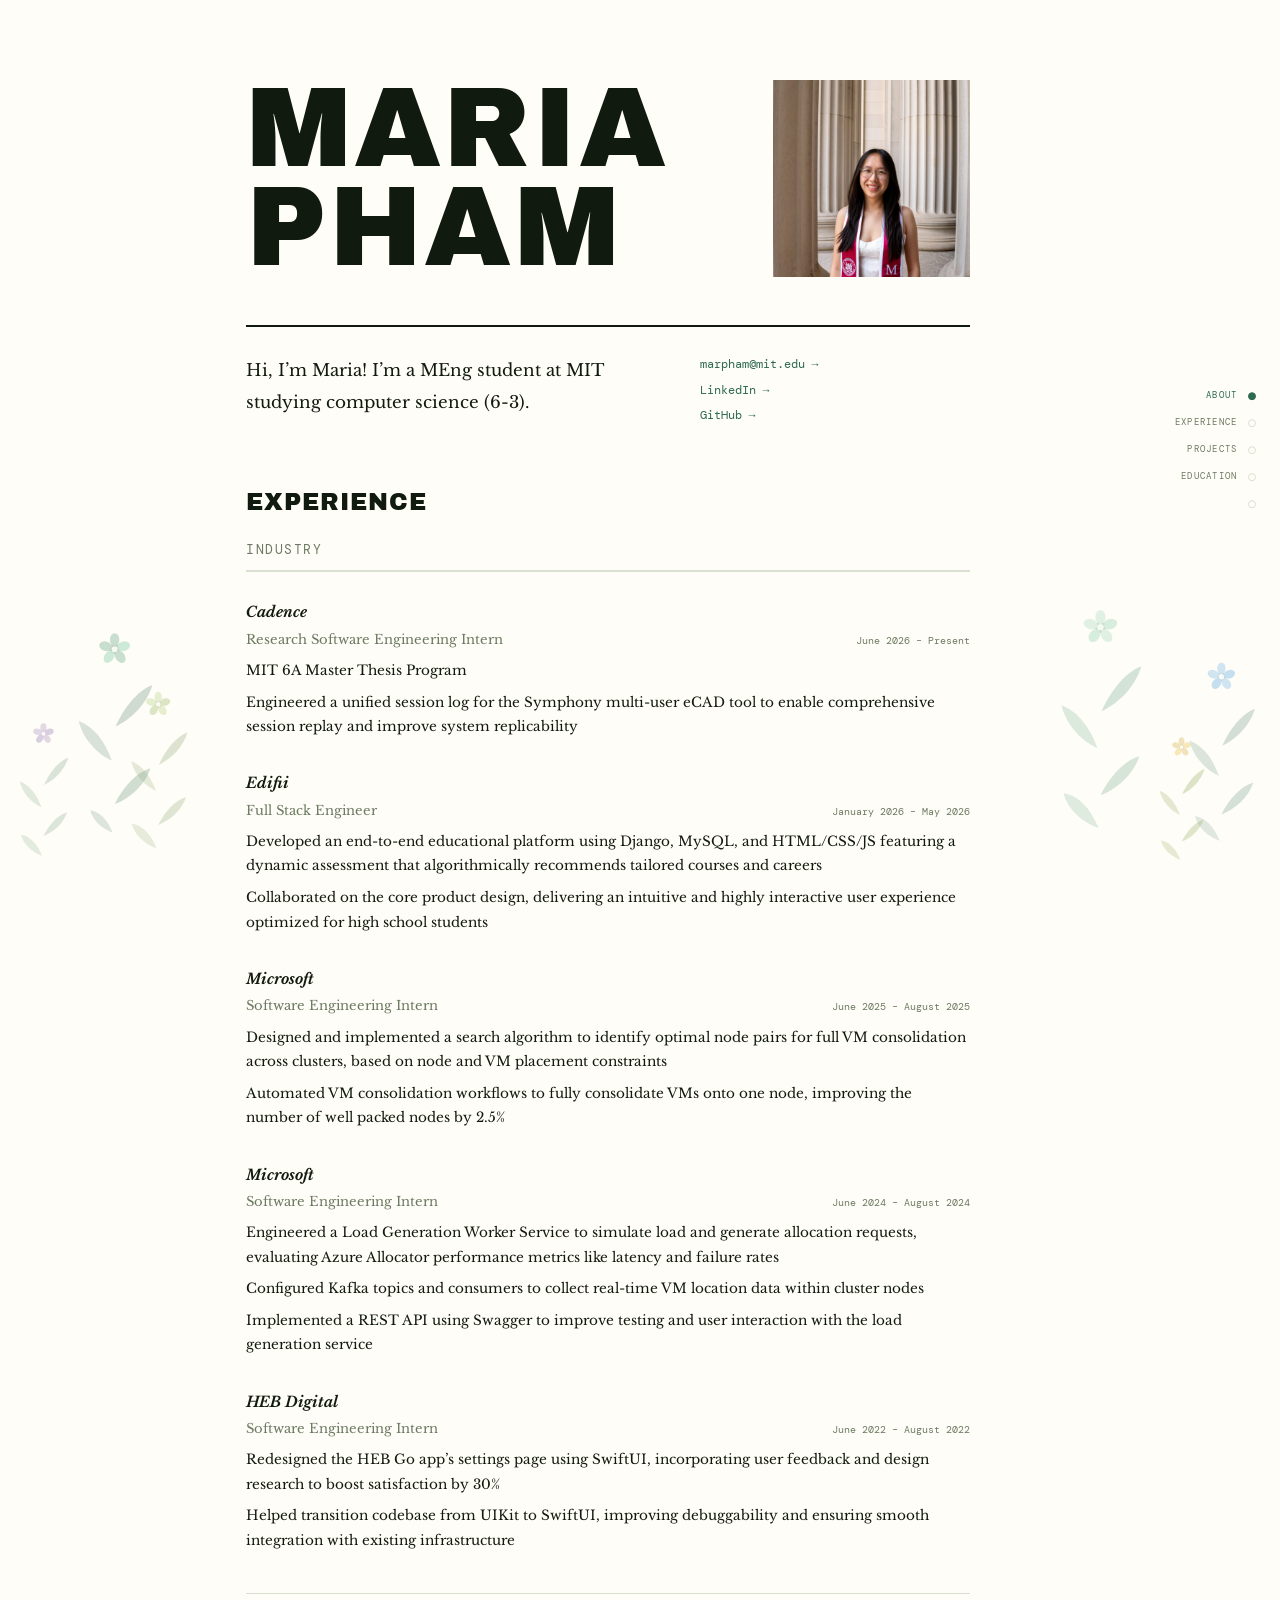
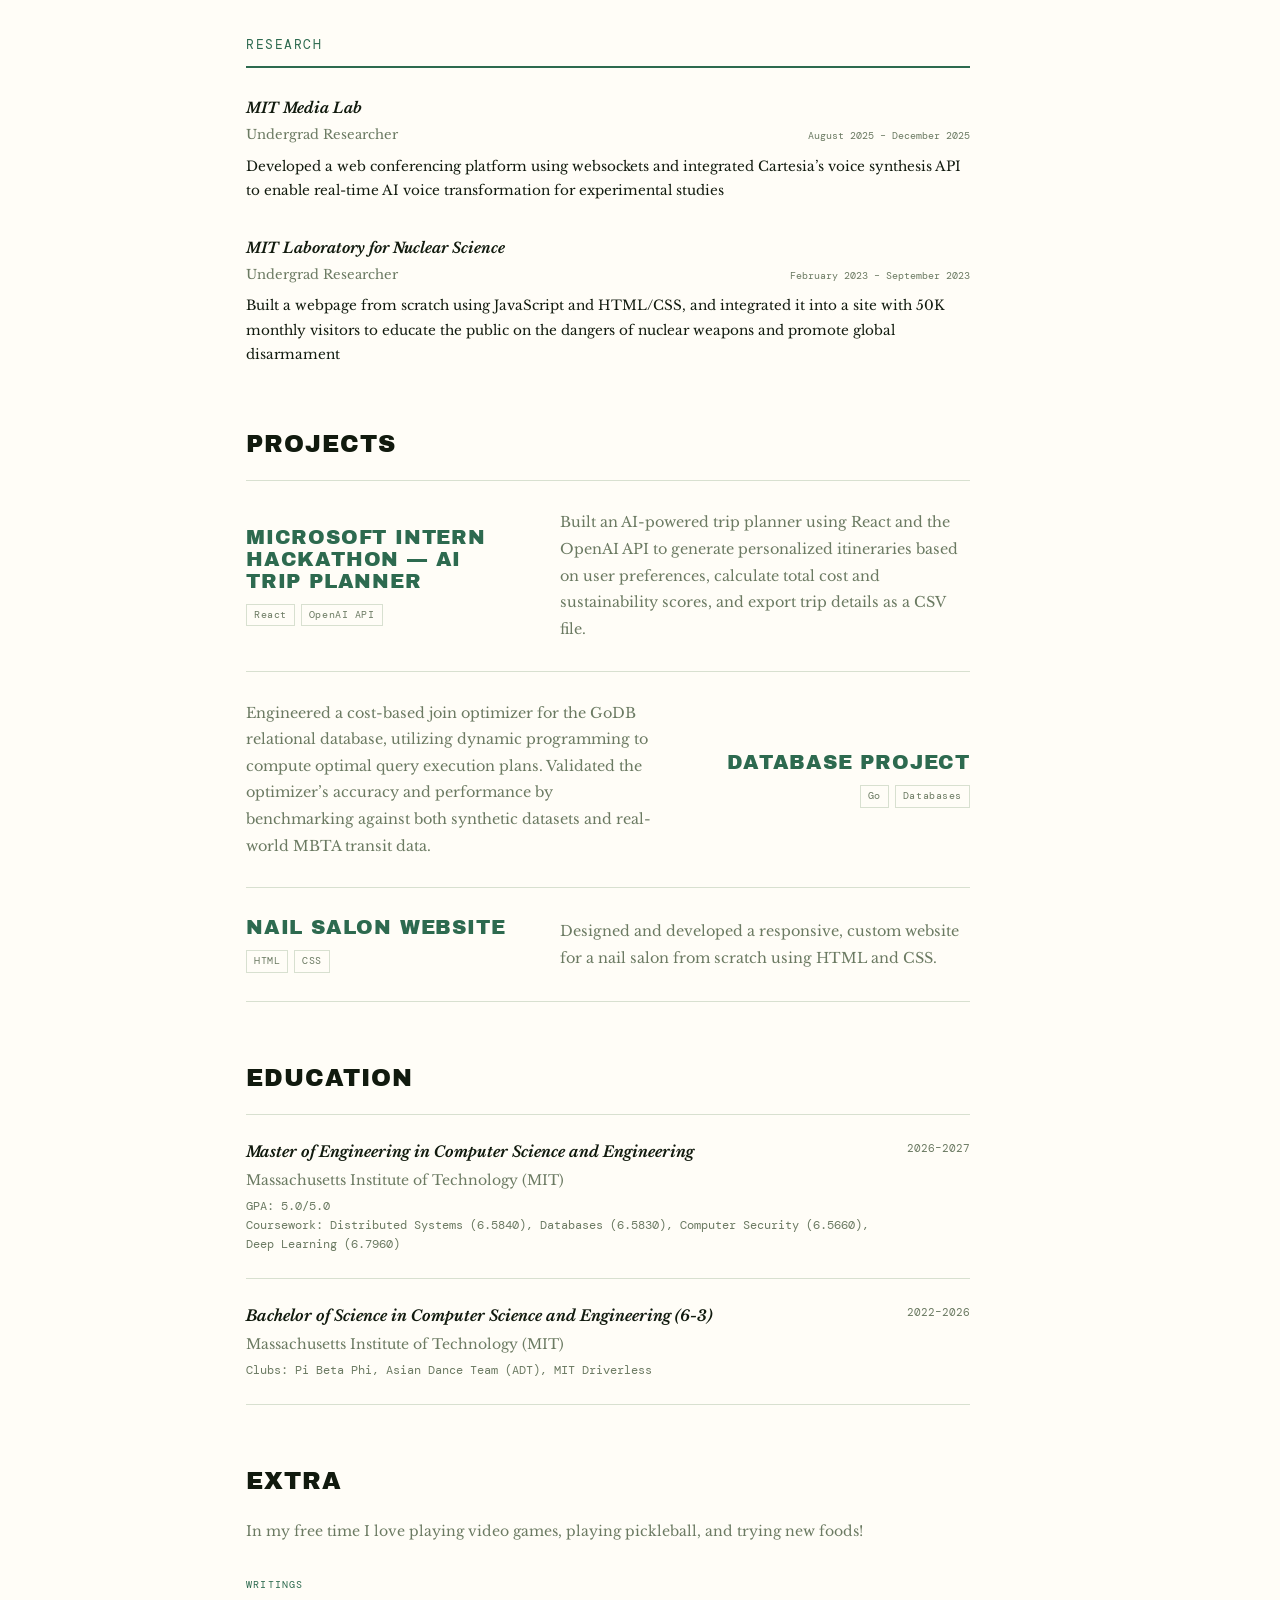
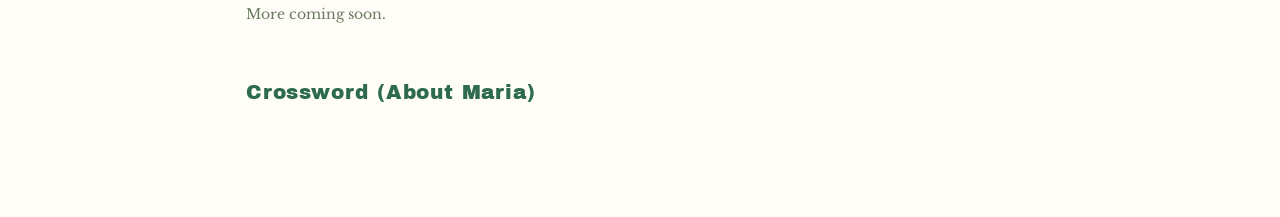
==== index.html @ 3e4f0e6c "." ====
<!DOCTYPE html>
<html lang="en">
  <head>
    <meta charset="UTF-8" />
    <meta name="viewport" content="width=device-width, initial-scale=1.0" />
    <title>Maria Pham</title>
    <meta
      name="description"
      content="Personal website — about, experience, projects, and more."
    />
    <link rel="preconnect" href="https://fonts.googleapis.com" />
    <link rel="preconnect" href="https://fonts.gstatic.com" crossorigin />
    <link
      href="https://fonts.googleapis.com/css2?family=Archivo+Black&family=DM+Mono:wght@400;500&family=Libre+Baskerville:ital,wght@0,400;0,700;1,400;1,700&display=swap"
      rel="stylesheet"
    />
    <link rel="stylesheet" href="styles.css" />
  </head>
  <body>
    <nav class="dots-nav" aria-label="Page sections">
      <div class="dot-item is-active" data-section="about">
        <span class="dot-label">About</span>
        <button
          type="button"
          class="dot is-active"
          data-section="about"
          aria-label="About"
        ></button>
      </div>
      <div class="dot-item" data-section="experience">
        <span class="dot-label">Experience</span>
        <button
          type="button"
          class="dot"
          data-section="experience"
          aria-label="Experience"
        ></button>
      </div>
      <div class="dot-item" data-section="projects">
        <span class="dot-label">Projects</span>
        <button
          type="button"
          class="dot"
          data-section="projects"
          aria-label="Projects"
        ></button>
      </div>
      <div class="dot-item" data-section="education">
        <span class="dot-label">Education</span>
        <button
          type="button"
          class="dot"
          data-section="education"
          aria-label="Education"
        ></button>
      </div>
      <div class="dot-item" data-section="extra">
        <span class="dot-label">Extra</span>
        <button
          type="button"
          class="dot"
          data-section="extra"
          aria-label="Extra"
        ></button>
      </div>
    </nav>

    <div class="nav-backdrop" data-close-nav hidden></div>

    <header class="zine-topbar">
      <a class="topbar-brand" href="#about">MARIA PHAM</a>
      <button
        class="menu-toggle"
        type="button"
        aria-label="Open navigation"
        aria-expanded="false"
        aria-controls="mobile-nav"
      >
        <svg width="18" height="13" viewBox="0 0 18 13" fill="none" aria-hidden="true">
          <rect width="18" height="1.8" rx="0.9" fill="currentColor" />
          <rect y="5.6" width="18" height="1.8" rx="0.9" fill="currentColor" />
          <rect y="11.2" width="18" height="1.8" rx="0.9" fill="currentColor" />
        </svg>
      </button>
    </header>

    <div class="mobile-nav" id="mobile-nav" hidden>
      <a class="nav-link is-active" href="#about" data-section="about">About</a>
      <a class="nav-link" href="#experience" data-section="experience">Experience</a>
      <a class="nav-link" href="#projects" data-section="projects">Projects</a>
      <a class="nav-link" href="#education" data-section="education">Education</a>
      <a class="nav-link" href="#extra" data-section="extra">Extra</a>
    </div>

    <div class="scroll-plants" aria-hidden="true"></div>

    <main class="main">
      <div class="zine-wrap">
        <section class="section" id="about">
          <div class="hero-masthead reveal">
            <h1 class="hero-name">MARIA<br />PHAM</h1>
            <div class="hero-photo-wrap">
              <img
                class="hero-photo"
                src="profile2.JPG"
                alt="Maria Pham"
                width="280"
                height="350"
              />
            </div>
          </div>

          <div class="about-split reveal">
            <p class="about-lede">
              Hi, I’m Maria! I’m a MEng student at MIT studying computer science
              (6-3).
            </p>
            <div class="about-aside">
              <div class="contact-links">
                <a href="mailto:marpham@mit.edu">marpham@mit.edu →</a>
                <a
                  href="https://www.linkedin.com/in/mar-pham"
                  target="_blank"
                  rel="noopener noreferrer"
                  >LinkedIn →</a
                >
                <a
                  href="https://github.com/mar258"
                  target="_blank"
                  rel="noopener noreferrer"
                  >GitHub →</a
                >
              </div>
            </div>
          </div>
        </section>

        <section class="section" id="experience">
          <h2 class="section-title reveal">EXPERIENCE</h2>

          <div class="exp-tracks">
            <div class="exp-track exp-track-industry">
              <h3 class="track-label">Industry</h3>

              <article class="exp-item reveal">
                <h4 class="exp-org">Cadence</h4>
                <div class="exp-meta">
                  <p class="exp-role">Research Software Engineering Intern</p>
                  <p class="exp-dates">June 2026 – Present</p>
                </div>
                <ul class="exp-list">
                  <li>MIT 6A Master Thesis Program</li>
                  <li>
                    Engineered a unified session log for the Symphony multi-user
                    eCAD tool to enable comprehensive session replay and improve
                    system replicability
                  </li>
                </ul>
              </article>

              <article class="exp-item reveal">
                <h4 class="exp-org">Edifii</h4>
                <div class="exp-meta">
                  <p class="exp-role">Full Stack Engineer</p>
                  <p class="exp-dates">January 2026 – May 2026</p>
                </div>
                <ul class="exp-list">
                  <li>
                    Developed an end-to-end educational platform using Django,
                    MySQL, and HTML/CSS/JS featuring a dynamic assessment that
                    algorithmically recommends tailored courses and careers
                  </li>
                  <li>
                    Collaborated on the core product design, delivering an
                    intuitive and highly interactive user experience optimized
                    for high school students
                  </li>
                </ul>
              </article>

              <article class="exp-item reveal">
                <h4 class="exp-org">Microsoft</h4>
                <div class="exp-meta">
                  <p class="exp-role">Software Engineering Intern</p>
                  <p class="exp-dates">June 2025 – August 2025</p>
                </div>
                <ul class="exp-list">
                  <li>
                    Designed and implemented a search algorithm to identify
                    optimal node pairs for full VM consolidation across
                    clusters, based on node and VM placement constraints
                  </li>
                  <li>
                    Automated VM consolidation workflows to fully consolidate
                    VMs onto one node, improving the number of well packed nodes
                    by 2.5%
                  </li>
                </ul>
              </article>

              <article class="exp-item reveal">
                <h4 class="exp-org">Microsoft</h4>
                <div class="exp-meta">
                  <p class="exp-role">Software Engineering Intern</p>
                  <p class="exp-dates">June 2024 – August 2024</p>
                </div>
                <ul class="exp-list">
                  <li>
                    Engineered a Load Generation Worker Service to simulate load
                    and generate allocation requests, evaluating Azure Allocator
                    performance metrics like latency and failure rates
                  </li>
                  <li>
                    Configured Kafka topics and consumers to collect real-time
                    VM location data within cluster nodes
                  </li>
                  <li>
                    Implemented a REST API using Swagger to improve testing and
                    user interaction with the load generation service
                  </li>
                </ul>
              </article>

              <article class="exp-item reveal">
                <h4 class="exp-org">HEB Digital</h4>
                <div class="exp-meta">
                  <p class="exp-role">Software Engineering Intern</p>
                  <p class="exp-dates">June 2022 – August 2022</p>
                </div>
                <ul class="exp-list">
                  <li>
                    Redesigned the HEB Go app’s settings page using SwiftUI,
                    incorporating user feedback and design research to boost
                    satisfaction by 30%
                  </li>
                  <li>
                    Helped transition codebase from UIKit to SwiftUI, improving
                    debuggability and ensuring smooth integration with existing
                    infrastructure
                  </li>
                </ul>
              </article>
            </div>

            <div class="exp-track exp-track-research">
              <h3 class="track-label">Research</h3>

              <article class="exp-item reveal">
                <h4 class="exp-org">MIT Media Lab</h4>
                <div class="exp-meta">
                  <p class="exp-role">Undergrad Researcher</p>
                  <p class="exp-dates">August 2025 – December 2025</p>
                </div>
                <ul class="exp-list">
                  <li>
                    Developed a web conferencing platform using websockets and
                    integrated Cartesia’s voice synthesis API to enable
                    real-time AI voice transformation for experimental studies
                  </li>
                </ul>
              </article>

              <article class="exp-item reveal">
                <h4 class="exp-org">MIT Laboratory for Nuclear Science</h4>
                <div class="exp-meta">
                  <p class="exp-role">Undergrad Researcher</p>
                  <p class="exp-dates">February 2023 – September 2023</p>
                </div>
                <ul class="exp-list">
                  <li>
                    Built a webpage from scratch using JavaScript and HTML/CSS,
                    and integrated it into a site with 50K monthly visitors to
                    educate the public on the dangers of nuclear weapons and
                    promote global disarmament
                  </li>
                </ul>
              </article>
            </div>
          </div>
        </section>

        <section class="section" id="projects">
          <h2 class="section-title reveal">PROJECTS</h2>

          <ul class="project-list">
            <li class="project project-even reveal">
              <div class="project-meta">
                <a
                  class="project-name"
                  href="https://github.com/luckyim0519/microsoft_hackathon"
                  target="_blank"
                  rel="noopener noreferrer"
                  >MICROSOFT INTERN HACKATHON — AI TRIP PLANNER</a
                >
                <div class="project-tags">
                  <span>React</span>
                  <span>OpenAI API</span>
                </div>
              </div>
              <p class="project-copy">
                Built an AI-powered trip planner using React and the OpenAI API
                to generate personalized itineraries based on user preferences,
                calculate total cost and sustainability scores, and export trip
                details as a CSV file.
              </p>
            </li>
            <li class="project project-odd reveal">
              <p class="project-copy">
                Engineered a cost-based join optimizer for the GoDB relational
                database, utilizing dynamic programming to compute optimal query
                execution plans. Validated the optimizer’s accuracy and
                performance by benchmarking against both synthetic datasets and
                real-world MBTA transit data.
              </p>
              <div class="project-meta">
                <a
                  class="project-name"
                  href="https://github.com/mar258/6.5830_proj"
                  target="_blank"
                  rel="noopener noreferrer"
                  >DATABASE PROJECT</a
                >
                <div class="project-tags">
                  <span>Go</span>
                  <span>Databases</span>
                </div>
              </div>
            </li>
            <li class="project project-even reveal">
              <div class="project-meta">
                <a
                  class="project-name"
                  href="https://www.arboretumnailandspa.com"
                  target="_blank"
                  rel="noopener noreferrer"
                  >NAIL SALON WEBSITE</a
                >
                <div class="project-tags">
                  <span>HTML</span>
                  <span>CSS</span>
                </div>
              </div>
              <p class="project-copy">
                Designed and developed a responsive, custom website for a nail
                salon from scratch using HTML and CSS.
              </p>
            </li>
          </ul>
        </section>

        <section class="section" id="education">
          <h2 class="section-title reveal">EDUCATION</h2>

          <ol class="edu-list">
            <li class="edu-item reveal">
              <div>
                <p class="edu-degree">
                  Master of Engineering in Computer Science and Engineering
                </p>
                <p class="edu-school">
                  Massachusetts Institute of Technology (MIT)
                </p>
                <p class="edu-note">GPA: 5.0/5.0</p>
                <p class="edu-note">
                  Coursework: Distributed Systems (6.5840), Databases (6.5830),
                  Computer Security (6.5660), Deep Learning (6.7960)
                </p>
              </div>
              <p class="edu-dates">2026–2027</p>
            </li>
            <li class="edu-item reveal">
              <div>
                <p class="edu-degree">
                  Bachelor of Science in Computer Science and Engineering (6-3)
                </p>
                <p class="edu-school">
                  Massachusetts Institute of Technology (MIT)
                </p>
                <p class="edu-note">
                  Clubs: Pi Beta Phi, Asian Dance Team (ADT), MIT Driverless
                </p>
              </div>
              <p class="edu-dates">2022–2026</p>
            </li>
          </ol>
        </section>

        <section class="section" id="extra">
          <h2 class="section-title reveal">EXTRA</h2>

          <p class="extra-copy reveal">
            In my free time I love playing video games, playing pickleball, and
            trying new foods!
          </p>

          <div id="writings" class="extra-writings reveal">
            <p class="extra-label">Writings</p>
            <p class="extra-copy">More coming soon.</p>
          </div>

          <div class="crossword reveal">
            <h3 class="crossword-title">Crossword (About Maria)</h3>
            <div class="crossword-embed">
              <div
                class="pm-embed-div"
                data-id="f411cc49"
                data-set="e3038e20c944fa31e7e11b1889a3ca8a330e63bdd16d61b0a0e6fc3d76f8a584"
                data-puzzletype="crossword"
                data-height="700px"
                data-mobilemargin="10px"
              ></div>
            </div>
          </div>
        </section>
      </div>
    </main>

    <script
      id="pm-script"
      src="https://puzzleme.amuselabs.com/pmm/js/puzzleme-embed.js"
    ></script>
    <script>
      PM_Config.PM_BasePath = "https://puzzleme.amuselabs.com/pmm/";
    </script>
    <script src="script.js"></script>
  </body>
</html>
---- styles.css ----
:root {
  --bg: #fffdf7;
  --text: #111a0e;
  --muted: #6b7a62;
  --border: #d8e0d0;
  --accent: #2d6a4f;
  --accent-faint: rgba(45, 106, 79, 0.08);
  --ease: cubic-bezier(0.22, 1, 0.36, 1);
  --font-display: "Archivo Black", Impact, sans-serif;
  --font-serif: "Libre Baskerville", Georgia, serif;
  --font-mono: "DM Mono", ui-monospace, monospace;
}

*,
*::before,
*::after {
  box-sizing: border-box;
}

html {
  scroll-behavior: smooth;
}

@media (prefers-reduced-motion: reduce) {
  html {
    scroll-behavior: auto;
  }

  *,
  *::before,
  *::after {
    animation-duration: 0.01ms !important;
    animation-iteration-count: 1 !important;
    transition-duration: 0.01ms !important;
  }
}

html,
body {
  width: 100%;
}

body {
  margin: 0;
  min-height: 100vh;
  min-height: 100svh;
  color: var(--text);
  font-family: var(--font-serif);
  font-weight: 400;
  line-height: 1.7;
  background: var(--bg);
  overflow-x: hidden;
}

a {
  color: inherit;
  text-decoration: none;
}

img {
  max-width: 100%;
  display: block;
}

h1,
h2,
h3,
h4,
p,
ul,
ol {
  margin: 0;
}

/* ——— Scroll-grown plants (viewport bottom) ——— */

.scroll-plants {
  --grow: 0;
  position: fixed;
  inset: 0;
  z-index: 2;
  pointer-events: none;
}

.scroll-plant {
  --height: 1;
  --delay: 0;
  --local-grow: clamp(0, calc((var(--grow) - var(--delay)) / (1 - var(--delay))), 1);
  position: absolute;
  bottom: 0;
  width: calc(clamp(56px, 8.5vw, 96px) * var(--height));
  opacity: calc(0.3 + var(--local-grow) * 0.6);
}

.scroll-plant[data-side="left"] {
  left: var(--x);
}

.scroll-plant[data-side="right"] {
  right: var(--x);
}

.scroll-plant-svg {
  display: block;
  width: 100%;
  height: auto;
  overflow: visible;
  transform-origin: 50% 100%;
}

.plant-stem {
  opacity: 0;
  stroke: var(--stem);
}

.scroll-plants.is-ready .plant-stem {
  opacity: 1;
}

.plant-leaf {
  transform-box: fill-box;
  transform: scale(0);
  opacity: 0;
}

.plant-leaf path {
  fill: var(--leaf);
}

.plant-leaf-1,
.plant-leaf-3 {
  transform-origin: right 85%;
}

.plant-leaf-2,
.plant-leaf-4 {
  transform-origin: left 85%;
}

.plant-leaf-1 {
  transform: scale(clamp(0, calc((var(--local-grow) - 0.16) / 0.18), 1));
  opacity: clamp(0, calc((var(--local-grow) - 0.16) / 0.12), 1);
}

.plant-leaf-2 {
  transform: scale(clamp(0, calc((var(--local-grow) - 0.32) / 0.18), 1));
  opacity: clamp(0, calc((var(--local-grow) - 0.32) / 0.12), 1);
}

.plant-leaf-3 {
  transform: scale(clamp(0, calc((var(--local-grow) - 0.48) / 0.18), 1));
  opacity: clamp(0, calc((var(--local-grow) - 0.48) / 0.12), 1);
}

.plant-leaf-4 {
  transform: scale(clamp(0, calc((var(--local-grow) - 0.64) / 0.18), 1));
  opacity: clamp(0, calc((var(--local-grow) - 0.64) / 0.12), 1);
}

.plant-bloom {
  transform-box: fill-box;
  transform-origin: center bottom;
  transform: scale(clamp(0, calc((var(--local-grow) - 0.76) / 0.2), 1));
  opacity: clamp(0, calc((var(--local-grow) - 0.76) / 0.14), 1);
}

.plant-bloom .petal-a {
  fill: var(--petal-a);
}

.plant-bloom .petal-b {
  fill: var(--petal-b);
}

.plant-bloom .bloom-core {
  fill: var(--core);
}

.plant-bloom .bloom-center {
  fill: var(--center);
}

@media (prefers-reduced-motion: reduce) {
  .scroll-plants {
    --grow: 1;
  }

  .scroll-plant {
    opacity: 0.55;
  }
}

@media (max-width: 860px) {
  .scroll-plant {
    width: calc(52px * var(--height));
    opacity: calc(0.22 + var(--local-grow) * 0.45);
  }
}

/* ——— Floating dots (desktop) ——— */

.dots-nav {
  position: fixed;
  top: 50%;
  right: 1.5rem;
  z-index: 30;
  display: flex;
  flex-direction: column;
  align-items: flex-end;
  gap: 0.7rem;
  transform: translateY(-50%);
}

.dot-item {
  display: flex;
  align-items: center;
  gap: 0.65rem;
}

.dot-label {
  font-family: var(--font-mono);
  font-size: 0.58rem;
  letter-spacing: 0.14em;
  text-transform: uppercase;
  color: var(--muted);
  white-space: nowrap;
  opacity: 0;
  transform: translateX(8px);
  transition:
    opacity 0.3s var(--ease),
    transform 0.3s var(--ease),
    color 0.2s;
  pointer-events: none;
}

.dot-item.is-active .dot-label {
  opacity: 1;
  transform: translateX(0);
  color: var(--accent);
}

.dot-item:hover .dot-label {
  opacity: 1;
  transform: translateX(0);
}

.dot-item:hover:not(.is-active) .dot-label {
  color: var(--text);
}

.dot {
  width: 8px;
  height: 8px;
  padding: 0;
  border-radius: 50%;
  border: 1.5px solid var(--border);
  background: transparent;
  cursor: pointer;
  transition: background 0.2s, border-color 0.2s;
}

.dot.is-active {
  background: var(--accent);
  border-color: var(--accent);
}

.dot:hover {
  border-color: var(--accent);
}

/* ——— Mobile top bar ——— */

.zine-topbar {
  display: none;
  position: fixed;
  top: 0;
  left: 0;
  right: 0;
  z-index: 50;
  height: 52px;
  padding: 0 1.5rem;
  align-items: center;
  justify-content: space-between;
  background: var(--bg);
  border-bottom: 1px solid var(--border);
}

.topbar-brand {
  font-family: var(--font-display);
  font-size: 0.9rem;
  letter-spacing: 0.05em;
}

.menu-toggle {
  background: none;
  border: 1px solid var(--border);
  border-radius: 4px;
  cursor: pointer;
  padding: 6px 8px;
  color: var(--text);
  line-height: 0;
}

.nav-backdrop {
  display: none;
}

.mobile-nav {
  display: none;
}

/* ——— Main ——— */

.main {
  padding-right: 4rem;
}

.zine-wrap {
  max-width: 820px;
  margin: 0 auto;
  padding: 5rem 3rem 3.5rem;
}

.section {
  margin-bottom: 3.5rem;
  scroll-margin-top: 1.5rem;
}

.section:last-child {
  margin-bottom: 0;
}

.section-title {
  font-family: var(--font-display);
  font-size: 1.5rem;
  letter-spacing: 0.04em;
  font-weight: 400;
  color: var(--text);
  margin-bottom: 1rem;
}

/* ——— About ——— */

.hero-masthead {
  --title-size: clamp(3.5rem, 10vw, 7rem);
  display: flex;
  align-items: flex-start;
  justify-content: space-between;
  gap: 1.5rem 2.5rem;
  margin-bottom: 3rem;
}

.hero-name {
  font-family: var(--font-display);
  font-size: var(--title-size);
  font-weight: 400;
  line-height: 0.88;
  letter-spacing: 0.02em;
  color: var(--text);
  flex: 1 1 auto;
  min-width: 0;
}

.hero-photo-wrap {
  flex: 0 0 auto;
  width: calc(var(--title-size) * 1.76);
  height: calc(var(--title-size) * 1.76);
  border-radius: 0;
  overflow: hidden;
}

.hero-photo {
  width: 100%;
  height: 100%;
  object-fit: cover;
  object-position: 50% 28%;
  transform: scale(1.25);
  transform-origin: 50% 30%;
}

.about-split {
  border-top: 2px solid var(--text);
  padding-top: 1.75rem;
  display: grid;
  grid-template-columns: 3fr 2fr;
  gap: 3rem;
}

.about-lede {
  font-size: 1.05rem;
  line-height: 1.9;
}

.about-aside p {
  font-size: 0.9rem;
  line-height: 1.85;
  color: var(--muted);
  margin-bottom: 1rem;
}

.contact-links {
  display: flex;
  flex-direction: column;
  gap: 0.375rem;
}

.contact-links a {
  font-family: var(--font-mono);
  font-size: 0.72rem;
  color: var(--accent);
}

.contact-links a:hover {
  text-decoration: underline;
}

/* ——— Experience two-track ——— */

.exp-tracks {
  display: flex;
  flex-direction: column;
  gap: 0;
}

.exp-track-industry {
  padding-bottom: 2.5rem;
  border-bottom: 1px solid var(--border);
  margin-bottom: 2.5rem;
}

.exp-track-research {
  padding-left: 0;
}

.track-label {
  font-family: var(--font-mono);
  font-size: 0.8rem;
  font-weight: 400;
  letter-spacing: 0.12em;
  text-transform: uppercase;
  padding-bottom: 0.625rem;
  margin-bottom: 1.75rem;
}

.exp-track-research .track-label {
  color: var(--accent);
  border-bottom: 2px solid var(--accent);
}

.exp-track-industry .track-label {
  color: var(--muted);
  border-bottom: 2px solid var(--border);
}

.exp-item + .exp-item {
  margin-top: 2rem;
}

.exp-meta {
  display: flex;
  justify-content: space-between;
  align-items: baseline;
  gap: 1.5rem;
  margin-bottom: 0.5rem;
}

.exp-dates {
  font-family: var(--font-mono);
  font-size: 0.65rem;
  color: var(--muted);
  margin: 0;
  white-space: nowrap;
  flex-shrink: 0;
}

.exp-role {
  font-size: 0.82rem;
  color: var(--muted);
  margin: 0;
}

.exp-org {
  font-family: var(--font-serif);
  font-weight: 700;
  font-style: italic;
  font-size: 0.92rem;
  margin-bottom: 0.2rem;
}

.exp-list {
  list-style: none;
  padding: 0;
  display: flex;
  flex-direction: column;
  gap: 0.45rem;
}

.exp-list li {
  font-size: 0.85rem;
  line-height: 1.8;
  color: var(--text);
}

/* ——— Projects stagger ——— */

.project-list {
  list-style: none;
  padding: 0;
}

.project {
  display: grid;
  gap: 2.5rem;
  border-top: 1px solid var(--border);
  padding: 1.75rem 0;
  align-items: center;
}

.project:last-child {
  border-bottom: 1px solid var(--border);
}

.project-even {
  grid-template-columns: 2fr 3fr;
}

.project-odd {
  grid-template-columns: 3fr 2fr;
}

.project-name {
  display: block;
  font-family: var(--font-display);
  font-size: 1.25rem;
  letter-spacing: 0.04em;
  color: var(--accent);
  line-height: 1.1;
  margin-bottom: 0.75rem;
}

.project-name:hover {
  text-decoration: underline;
}

.project-odd .project-meta {
  text-align: right;
}

.project-odd .project-tags {
  justify-content: flex-end;
}

.project-tags {
  display: flex;
  flex-wrap: wrap;
  gap: 0.375rem;
}

.project-tags span {
  font-family: var(--font-mono);
  font-size: 0.6rem;
  letter-spacing: 0.06em;
  color: var(--muted);
  border: 1px solid var(--border);
  padding: 2px 7px;
}

.project-copy {
  font-size: 0.9rem;
  line-height: 1.85;
  color: var(--muted);
}

/* ——— Education ——— */

.edu-list {
  list-style: none;
  padding: 0;
}

.edu-item {
  border-top: 1px solid var(--border);
  padding: 1.5rem 0;
  display: flex;
  justify-content: space-between;
  align-items: flex-start;
  gap: 2rem;
}

.edu-item:last-child {
  border-bottom: 1px solid var(--border);
}

.edu-degree {
  font-weight: 700;
  font-style: italic;
  font-size: 0.95rem;
  margin-bottom: 0.25rem;
}

.edu-school {
  font-size: 0.875rem;
  color: var(--muted);
  margin-bottom: 0.25rem;
}

.edu-note {
  font-family: var(--font-mono);
  font-size: 0.72rem;
  color: var(--muted);
  line-height: 1.65;
}

.edu-dates {
  font-family: var(--font-mono);
  font-size: 0.68rem;
  color: var(--muted);
  white-space: nowrap;
}

/* ——— Extra ——— */

#writings {
  scroll-margin-top: 4rem;
}

.extra-writings {
  margin-top: 2rem;
  width: 100%;
}

.extra-label {
  font-family: var(--font-mono);
  font-size: 0.63rem;
  letter-spacing: 0.12em;
  text-transform: uppercase;
  color: var(--accent);
  margin-bottom: 0.5rem;
}

.extra-copy {
  font-size: 0.88rem;
  line-height: 1.85;
  color: var(--muted);
}

.crossword {
  width: 100%;
  max-width: 100%;
  margin-top: 3rem;
}

.crossword-title {
  font-family: var(--font-display);
  font-size: 1.25rem;
  letter-spacing: 0.04em;
  font-weight: 400;
  color: var(--accent);
  margin-bottom: 1.25rem;
}

.crossword-embed {
  position: relative;
  width: 100%;
  text-align: center;
  padding-bottom: 2rem;
}

.pm-attribution-div {
  font-family: var(--font-serif);
  font-size: 0.75rem;
  color: var(--muted);
  position: absolute;
  top: 100%;
  left: 50%;
  transform: translate(-50%, 0);
  padding-top: 0.35rem;
  width: 100%;
}

.pm-attribution-div a {
  color: var(--muted);
  text-decoration: underline;
}

/* ——— Reveal ——— */

.reveal {
  opacity: 0;
  transform: translateY(14px);
  transition:
    opacity 0.7s var(--ease),
    transform 0.7s var(--ease);
}

.reveal.is-visible {
  opacity: 1;
  transform: translateY(0);
}

/* ——— Writings page ——— */

.writings-page .zine-topbar {
  display: flex;
}

.writings-page .main {
  padding-right: 0;
  padding-top: 52px;
}

.writings-page .zine-wrap {
  padding-top: 3rem;
}

.writings-empty {
  border-top: 1px solid var(--border);
  border-bottom: 1px solid var(--border);
  padding: 1.75rem 0;
  font-size: 0.9rem;
  line-height: 1.85;
  color: var(--muted);
}

/* ——— Responsive ——— */

@media (max-width: 860px) {
  .dots-nav {
    display: none;
  }

  .zine-topbar {
    display: flex;
  }

  .nav-backdrop {
    display: block;
    position: fixed;
    inset: 0;
    z-index: 45;
    background: rgba(0, 0, 0, 0.3);
  }

  .nav-backdrop[hidden] {
    display: none;
  }

  .mobile-nav {
    display: flex;
    flex-direction: column;
    gap: 0.25rem;
    position: fixed;
    top: 52px;
    left: 0;
    right: 0;
    z-index: 50;
    padding: 0.75rem;
    background: var(--bg);
    border-bottom: 1px solid var(--border);
  }

  .mobile-nav[hidden] {
    display: none;
  }

  .nav-link {
    text-align: left;
    border-radius: 4px;
    padding: 0.625rem 0.875rem;
    font-family: var(--font-serif);
    font-size: 0.9rem;
    color: var(--text);
  }

  .nav-link.is-active {
    background: var(--accent-faint);
    color: var(--accent);
  }

  .nav-link-external {
    color: var(--muted);
  }

  .main {
    padding-right: 0;
    padding-top: 52px;
  }

  .zine-wrap {
    padding: 3rem 1.5rem;
  }

  .hero-masthead {
    margin-bottom: 2rem;
  }

  .about-split,
  .project-even,
  .project-odd {
    grid-template-columns: 1fr;
    gap: 1.5rem;
  }

  .project-odd .project-meta {
    text-align: left;
  }

  .project-odd .project-tags {
    justify-content: flex-start;
  }

  .project-odd .project-copy {
    order: 2;
  }

  .edu-item {
    flex-direction: column;
    gap: 0.5rem;
  }
}
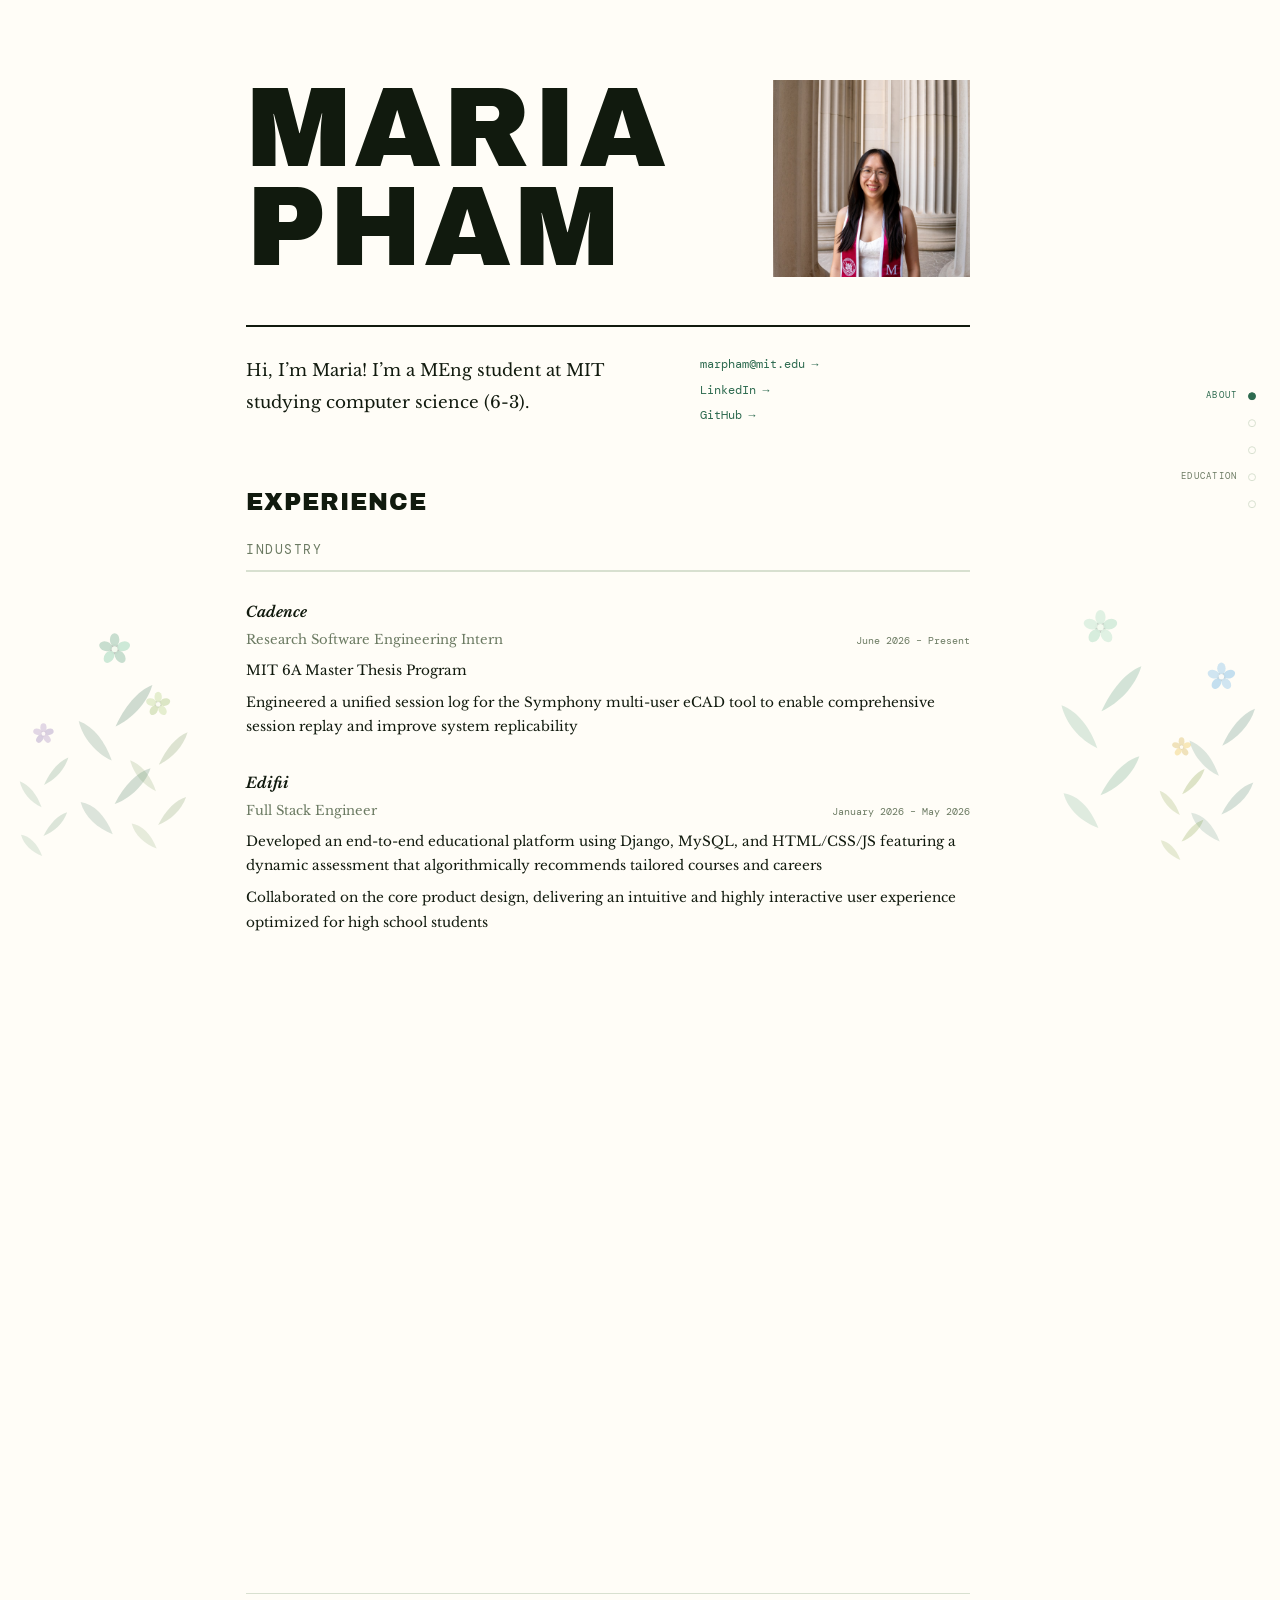
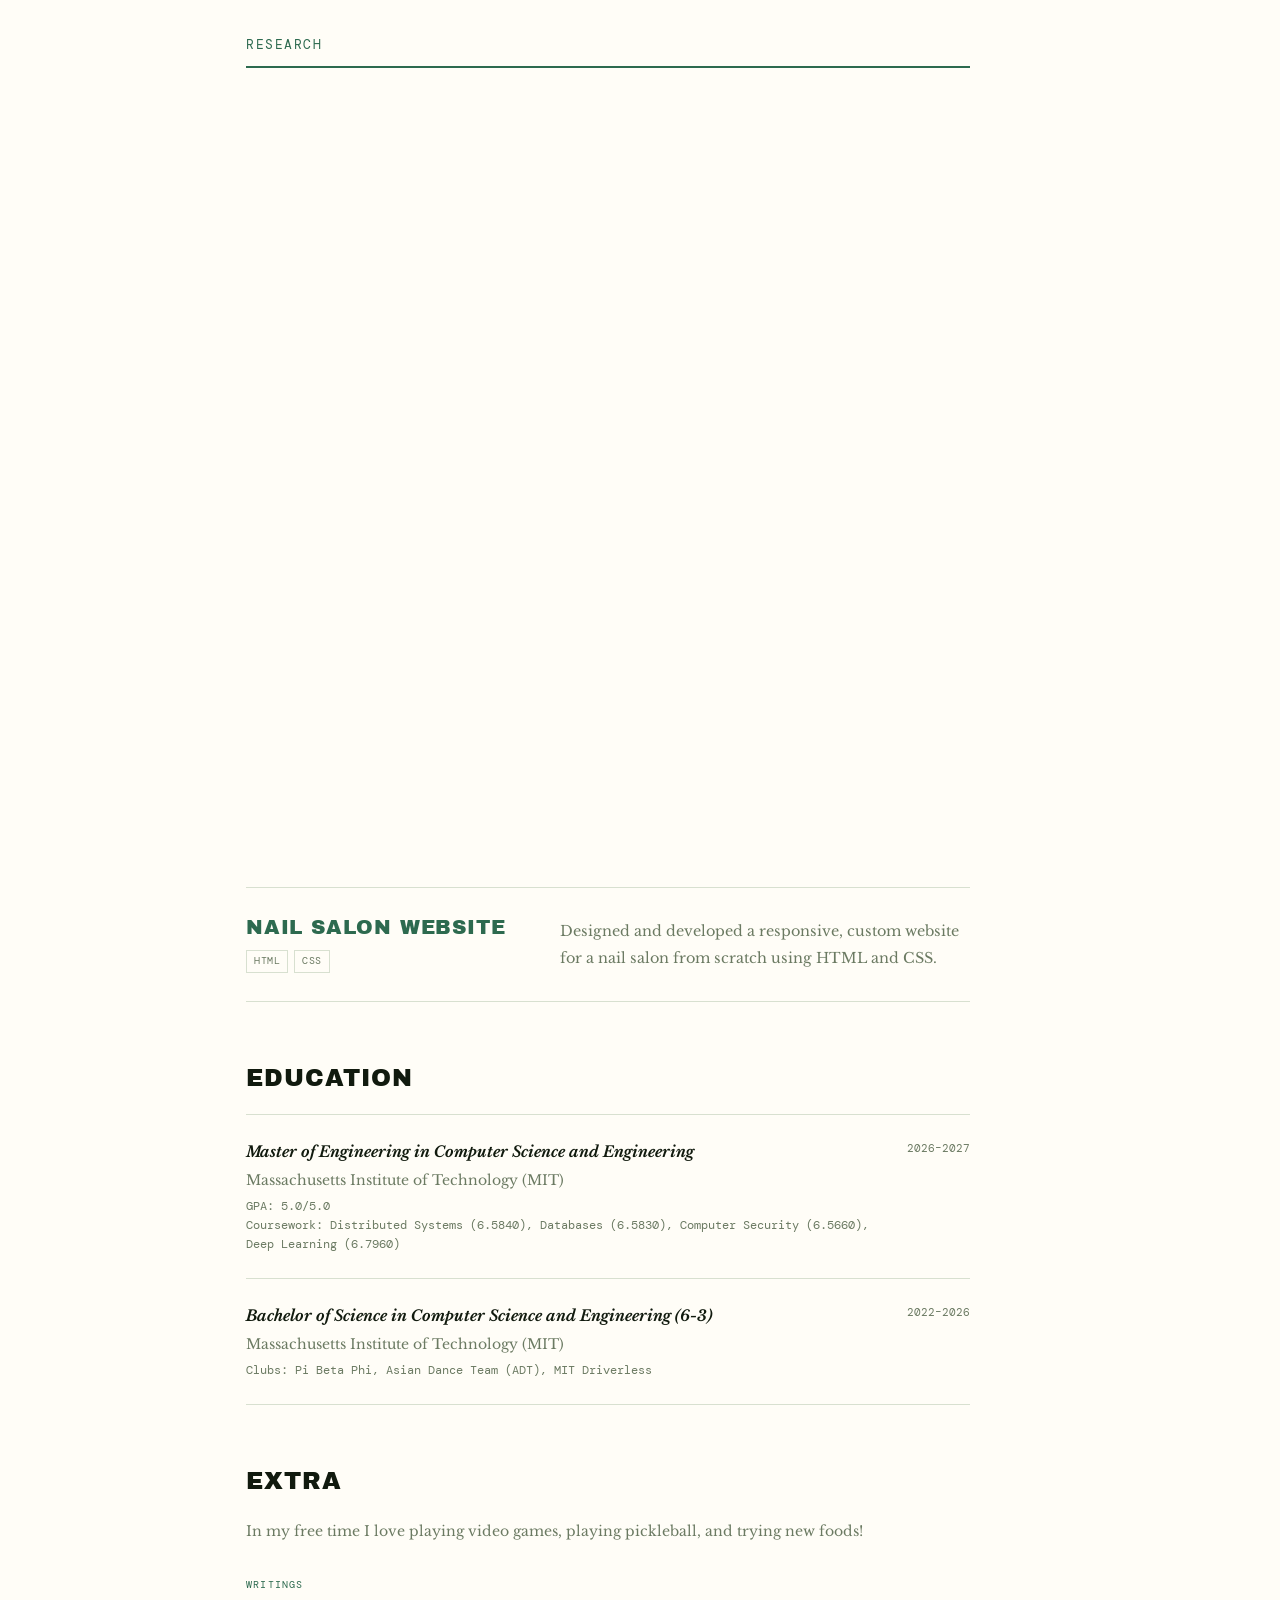
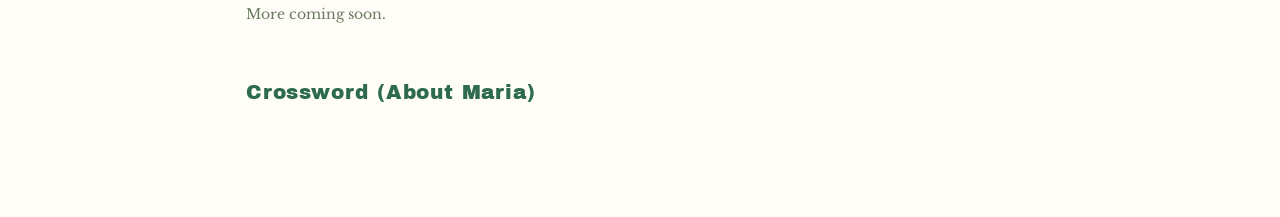
==== commit 5358ecef: "flowers mobile" ====
--- a/index.html
+++ b/index.html
@@ -398,7 +398,7 @@
             <p class="extra-copy">More coming soon.</p>
           </div>
 
-          <div class="crossword reveal">
+          <div class="crossword">
             <h3 class="crossword-title">Crossword (About Maria)</h3>
             <div class="crossword-embed">
               <div
--- a/styles.css
+++ b/styles.css
@@ -41,6 +41,7 @@
 }
 
 body {
+  position: relative;
   margin: 0;
   min-height: 100vh;
   min-height: 100svh;
@@ -191,9 +192,19 @@
 }
 
 @media (max-width: 860px) {
+  .scroll-plants {
+    z-index: 0;
+  }
+
   .scroll-plant {
-    width: calc(52px * var(--height));
-    opacity: calc(0.22 + var(--local-grow) * 0.45);
+    width: calc(clamp(44px, 16vw, 72px) * var(--height));
+    opacity: calc(0.14 + var(--local-grow) * 0.22);
+  }
+
+  /* Keep only edge plants so they read as background, not overlay */
+  .scroll-plant:nth-child(3),
+  .scroll-plant:nth-child(6) {
+    display: none;
   }
 }
 
@@ -782,6 +793,8 @@
   }
 
   .main {
+    position: relative;
+    z-index: 1;
     padding-right: 0;
     padding-top: 52px;
   }
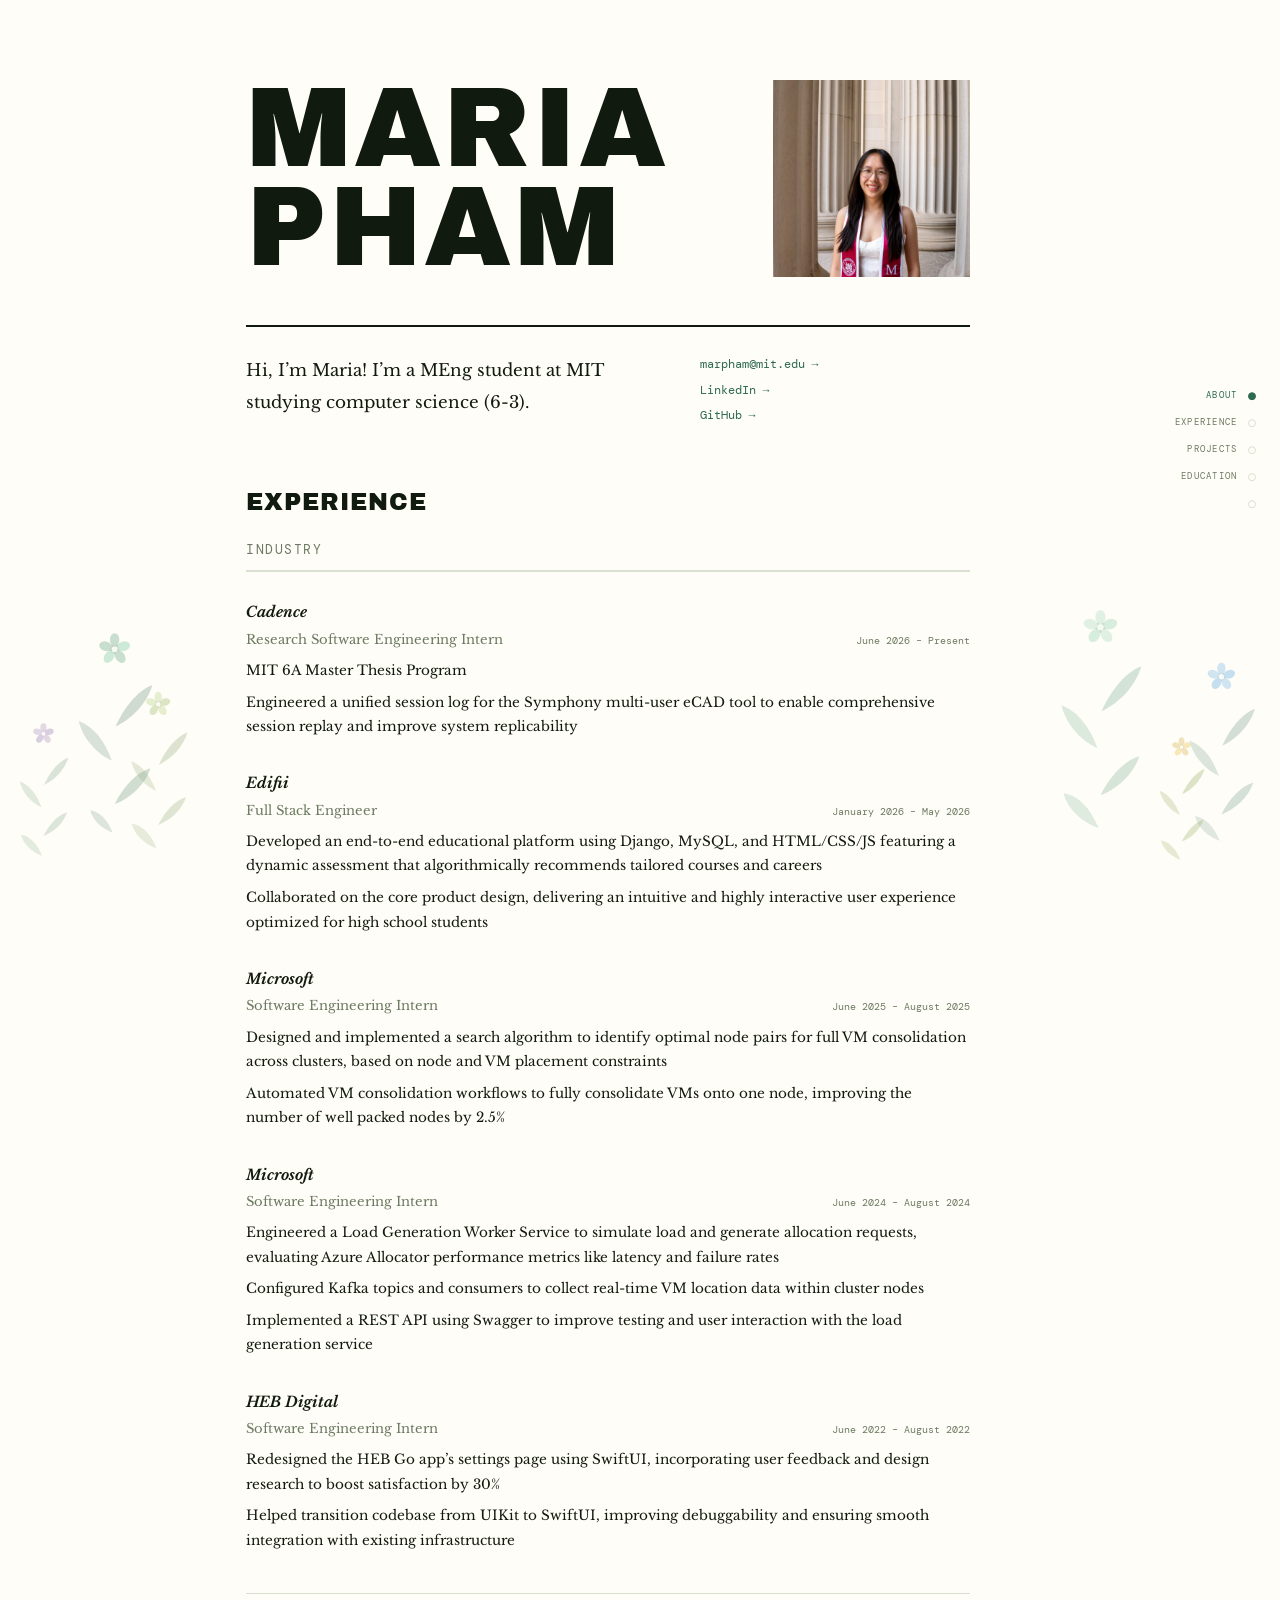
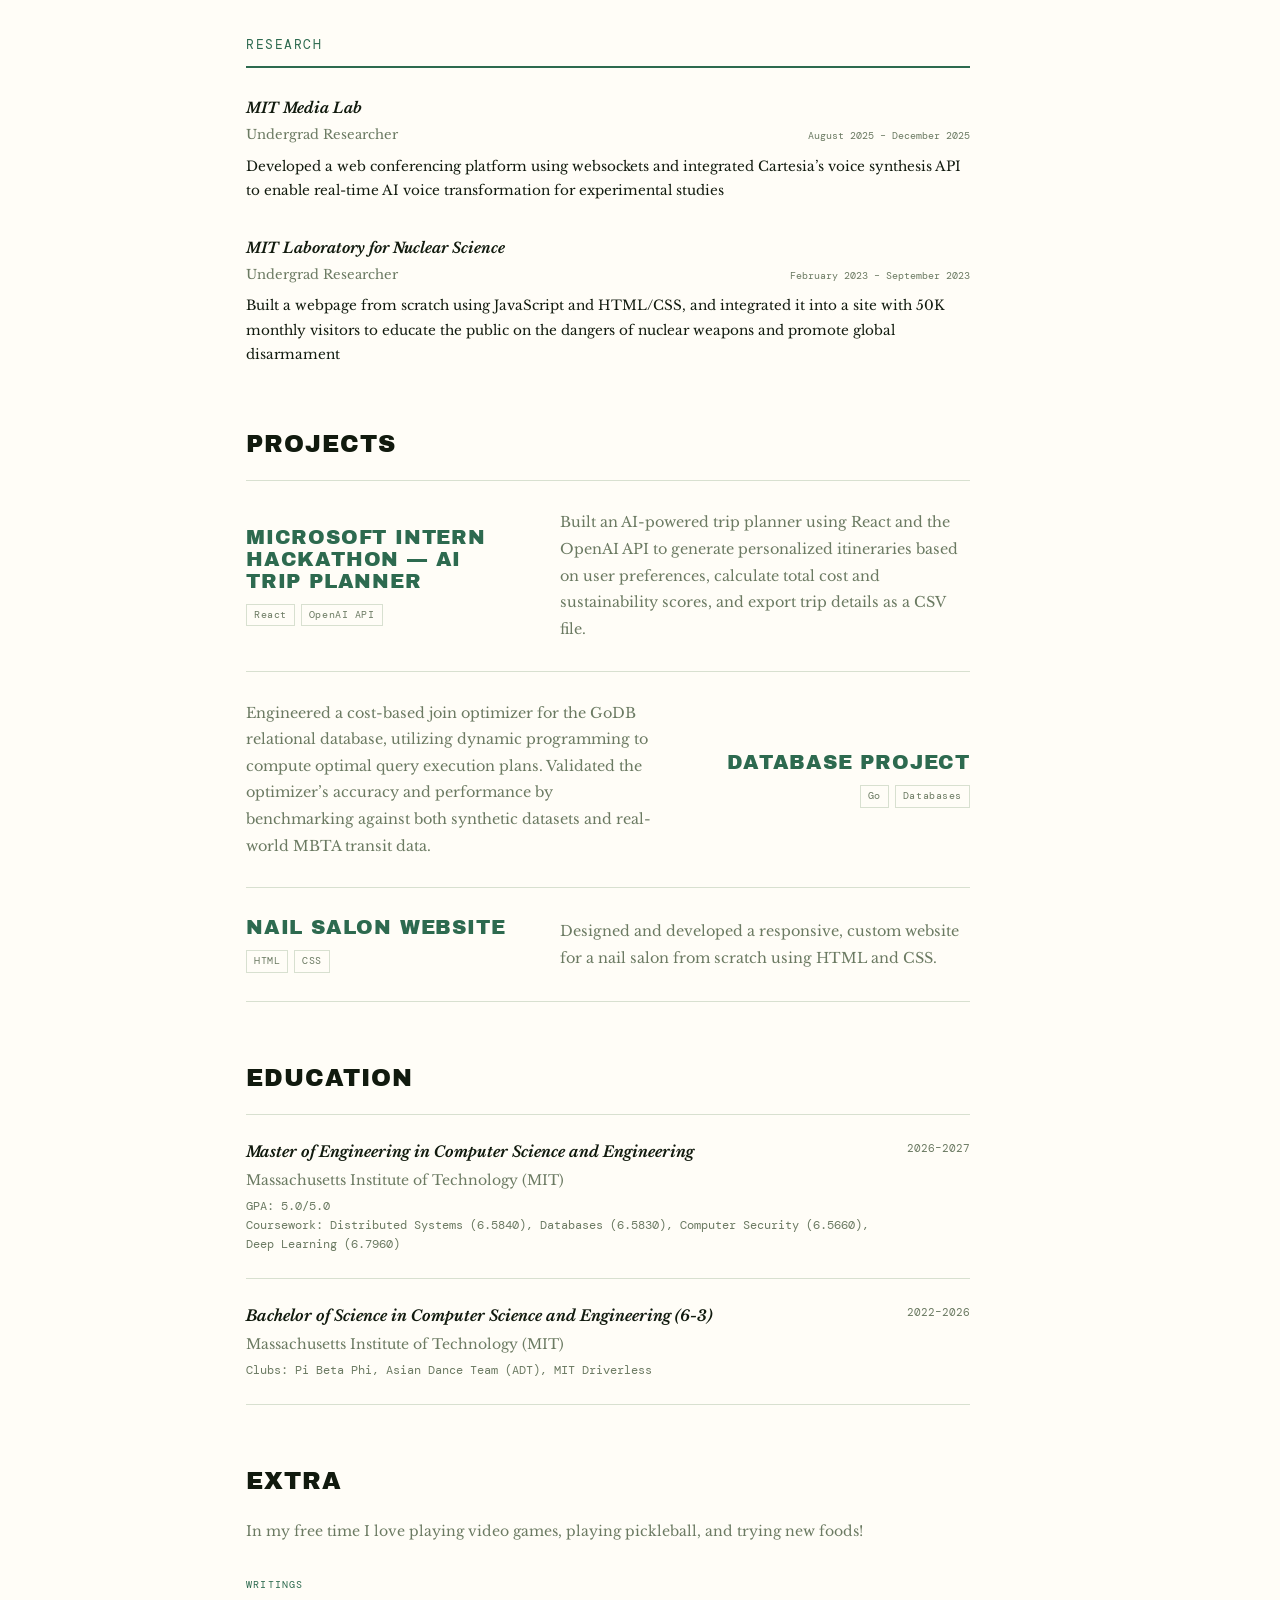
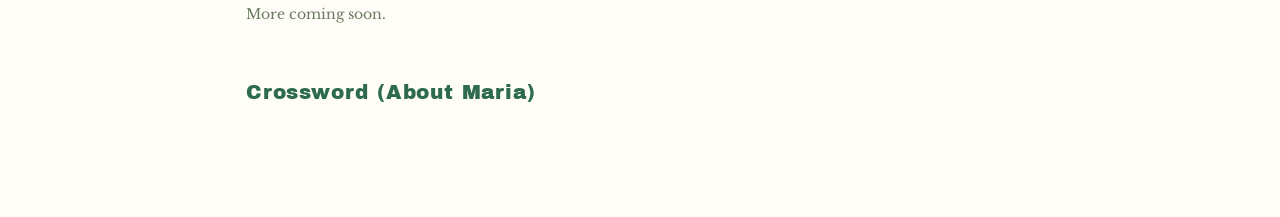
==== commit e97cbaea: "fix scroll" ====
--- a/index.html
+++ b/index.html
@@ -415,13 +415,6 @@
       </div>
     </main>
 
-    <script
-      id="pm-script"
-      src="https://puzzleme.amuselabs.com/pmm/js/puzzleme-embed.js"
-    ></script>
-    <script>
-      PM_Config.PM_BasePath = "https://puzzleme.amuselabs.com/pmm/";
-    </script>
     <script src="script.js"></script>
   </body>
 </html>
--- a/styles.css
+++ b/styles.css
@@ -193,18 +193,22 @@
 
 @media (max-width: 860px) {
   .scroll-plants {
-    z-index: 0;
+    /* Sit above page content so fixed plants stay visible, below topbar/nav */
+    z-index: 2;
   }
 
   .scroll-plant {
-    width: calc(clamp(44px, 16vw, 72px) * var(--height));
-    opacity: calc(0.14 + var(--local-grow) * 0.22);
-  }
-
-  /* Keep only edge plants so they read as background, not overlay */
-  .scroll-plant:nth-child(3),
-  .scroll-plant:nth-child(6) {
-    display: none;
+    width: calc(clamp(48px, 18vw, 78px) * var(--height));
+    opacity: calc(0.28 + var(--local-grow) * 0.4);
+  }
+
+  /* Pull plants closer to the edges so they feel like background, not overlay */
+  .scroll-plant[data-side="left"] {
+    left: calc(var(--x) * 0.35);
+  }
+
+  .scroll-plant[data-side="right"] {
+    right: calc(var(--x) * 0.35);
   }
 }
 
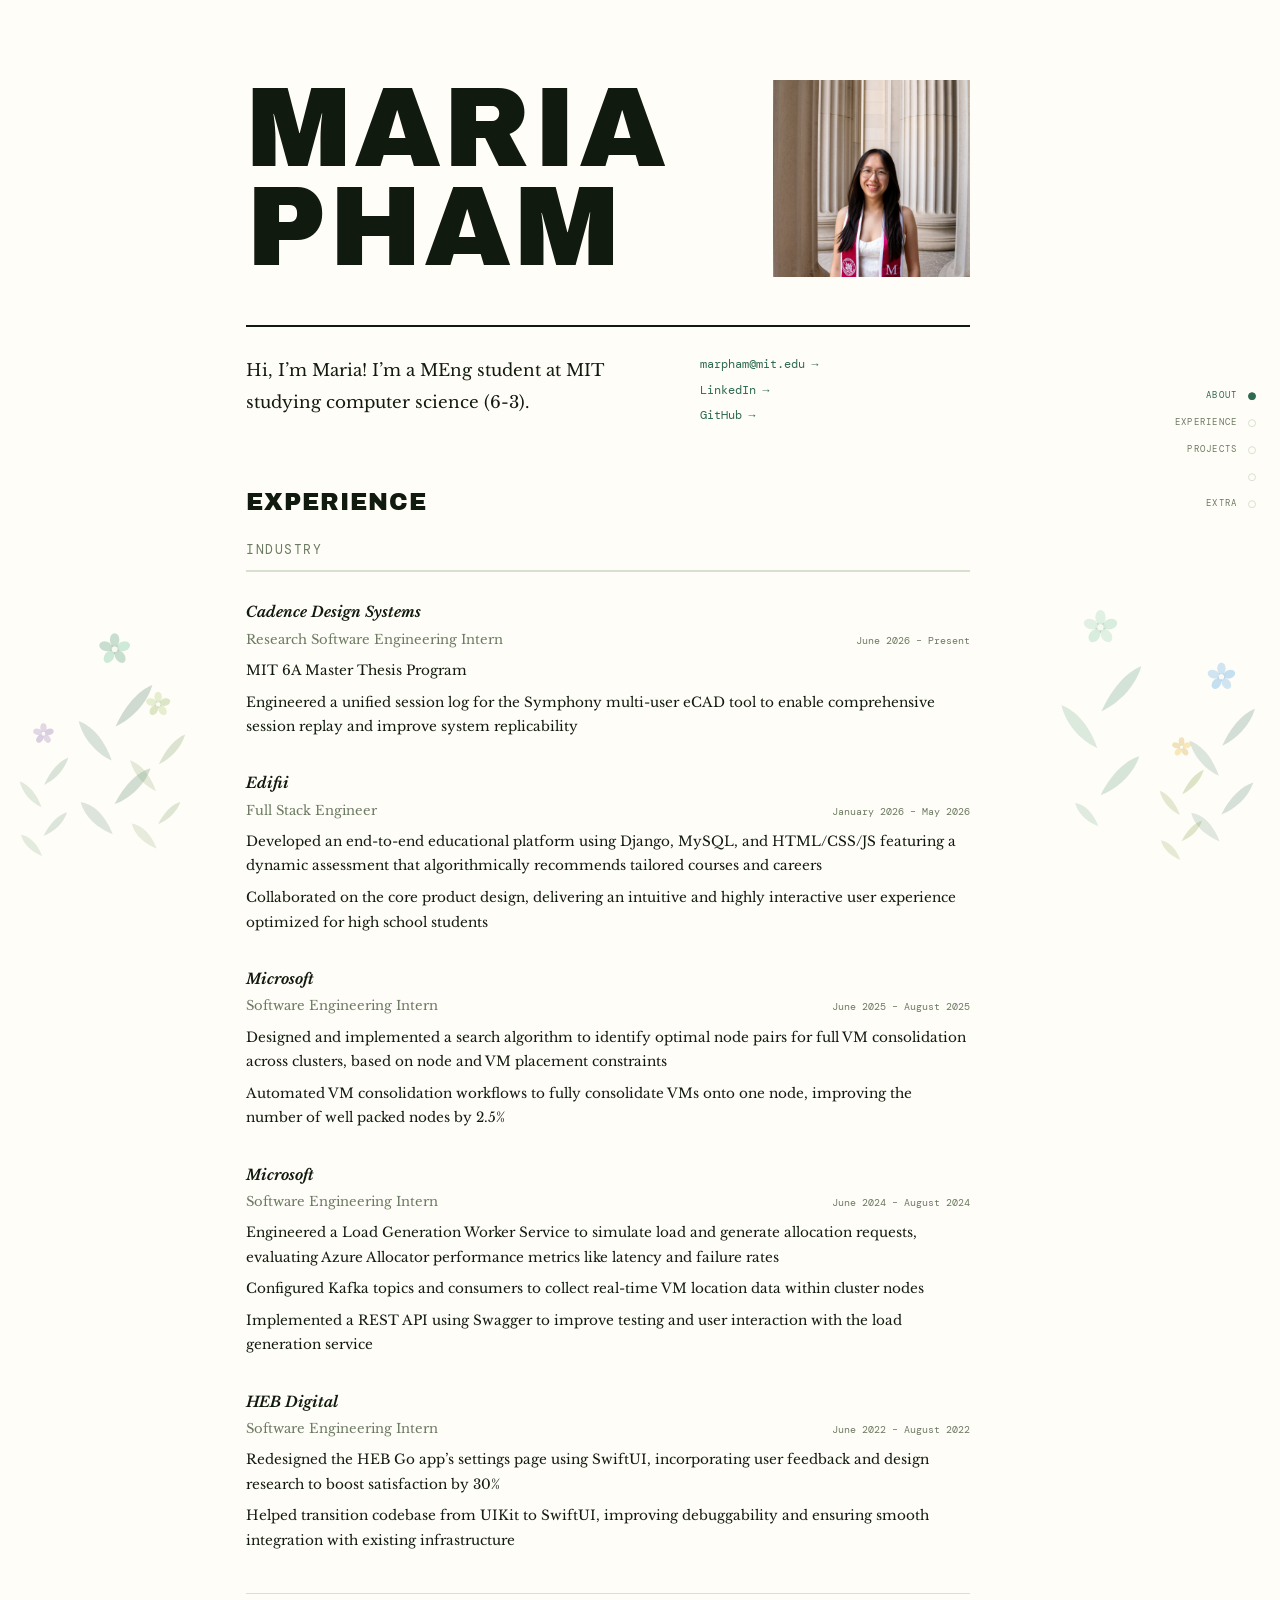
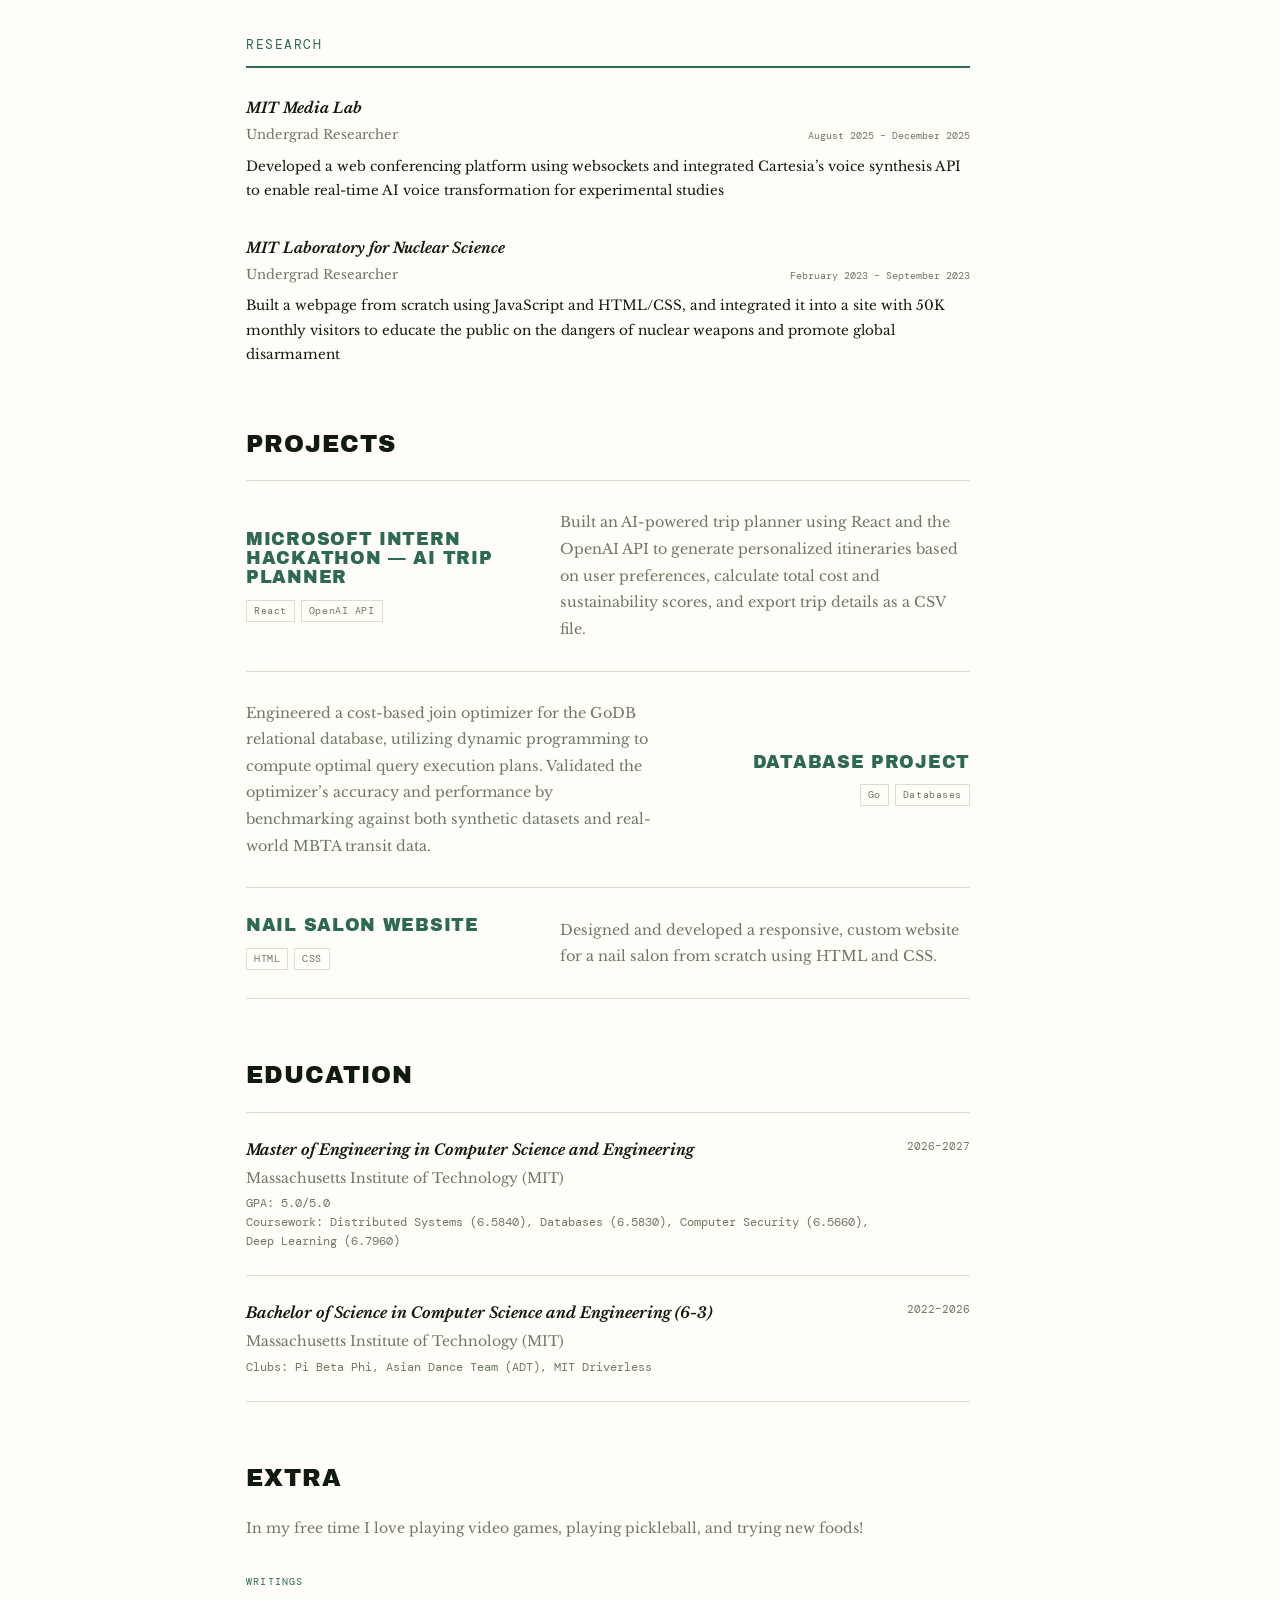
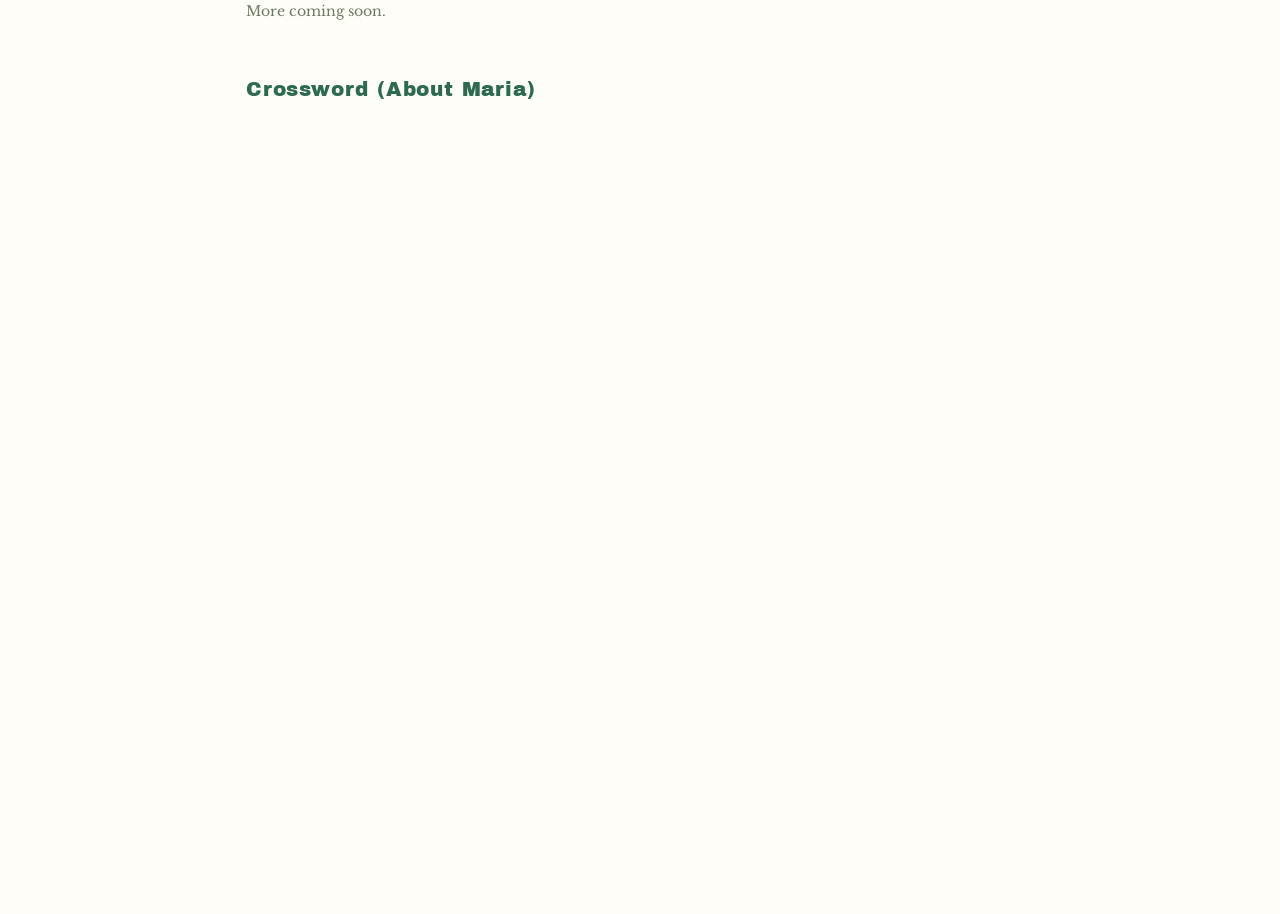
==== commit b6e6af65: "cadence" ====
--- a/index.html
+++ b/index.html
@@ -143,7 +143,7 @@
               <h3 class="track-label">Industry</h3>
 
               <article class="exp-item reveal">
-                <h4 class="exp-org">Cadence</h4>
+                <h4 class="exp-org">Cadence Design Systems</h4>
                 <div class="exp-meta">
                   <p class="exp-role">Research Software Engineering Intern</p>
                   <p class="exp-dates">June 2026 – Present</p>
--- a/styles.css
+++ b/styles.css
@@ -19,6 +19,7 @@
 
 html {
   scroll-behavior: smooth;
+  overflow-x: clip;
 }
 
 @media (prefers-reduced-motion: reduce) {
@@ -50,7 +51,7 @@
   font-weight: 400;
   line-height: 1.7;
   background: var(--bg);
-  overflow-x: hidden;
+  overflow-x: clip;
 }
 
 a {
@@ -193,16 +194,15 @@
 
 @media (max-width: 860px) {
   .scroll-plants {
-    /* Sit above page content so fixed plants stay visible, below topbar/nav */
-    z-index: 2;
+    z-index: 0;
   }
 
   .scroll-plant {
-    width: calc(clamp(48px, 18vw, 78px) * var(--height));
-    opacity: calc(0.28 + var(--local-grow) * 0.4);
-  }
-
-  /* Pull plants closer to the edges so they feel like background, not overlay */
+    width: calc(clamp(52px, 20vw, 84px) * var(--height));
+    opacity: calc(0.35 + var(--local-grow) * 0.45);
+  }
+
+  /* Pull plants closer to the edges */
   .scroll-plant[data-side="left"] {
     left: calc(var(--x) * 0.35);
   }
@@ -546,7 +546,7 @@
 .project-name {
   display: block;
   font-family: var(--font-display);
-  font-size: 1.25rem;
+  font-size: 1.1rem;
   letter-spacing: 0.04em;
   color: var(--accent);
   line-height: 1.1;
@@ -679,6 +679,11 @@
   width: 100%;
   text-align: center;
   padding-bottom: 2rem;
+}
+
+/* Reserve puzzle height so lazy/idle embed doesn't shift the page mid-scroll. */
+.crossword-embed .pm-embed-div {
+  min-height: 700px;
 }
 
 .pm-attribution-div {
@@ -799,6 +804,8 @@
   .main {
     position: relative;
     z-index: 1;
+    isolation: isolate;
+    background: transparent;
     padding-right: 0;
     padding-top: 52px;
   }
